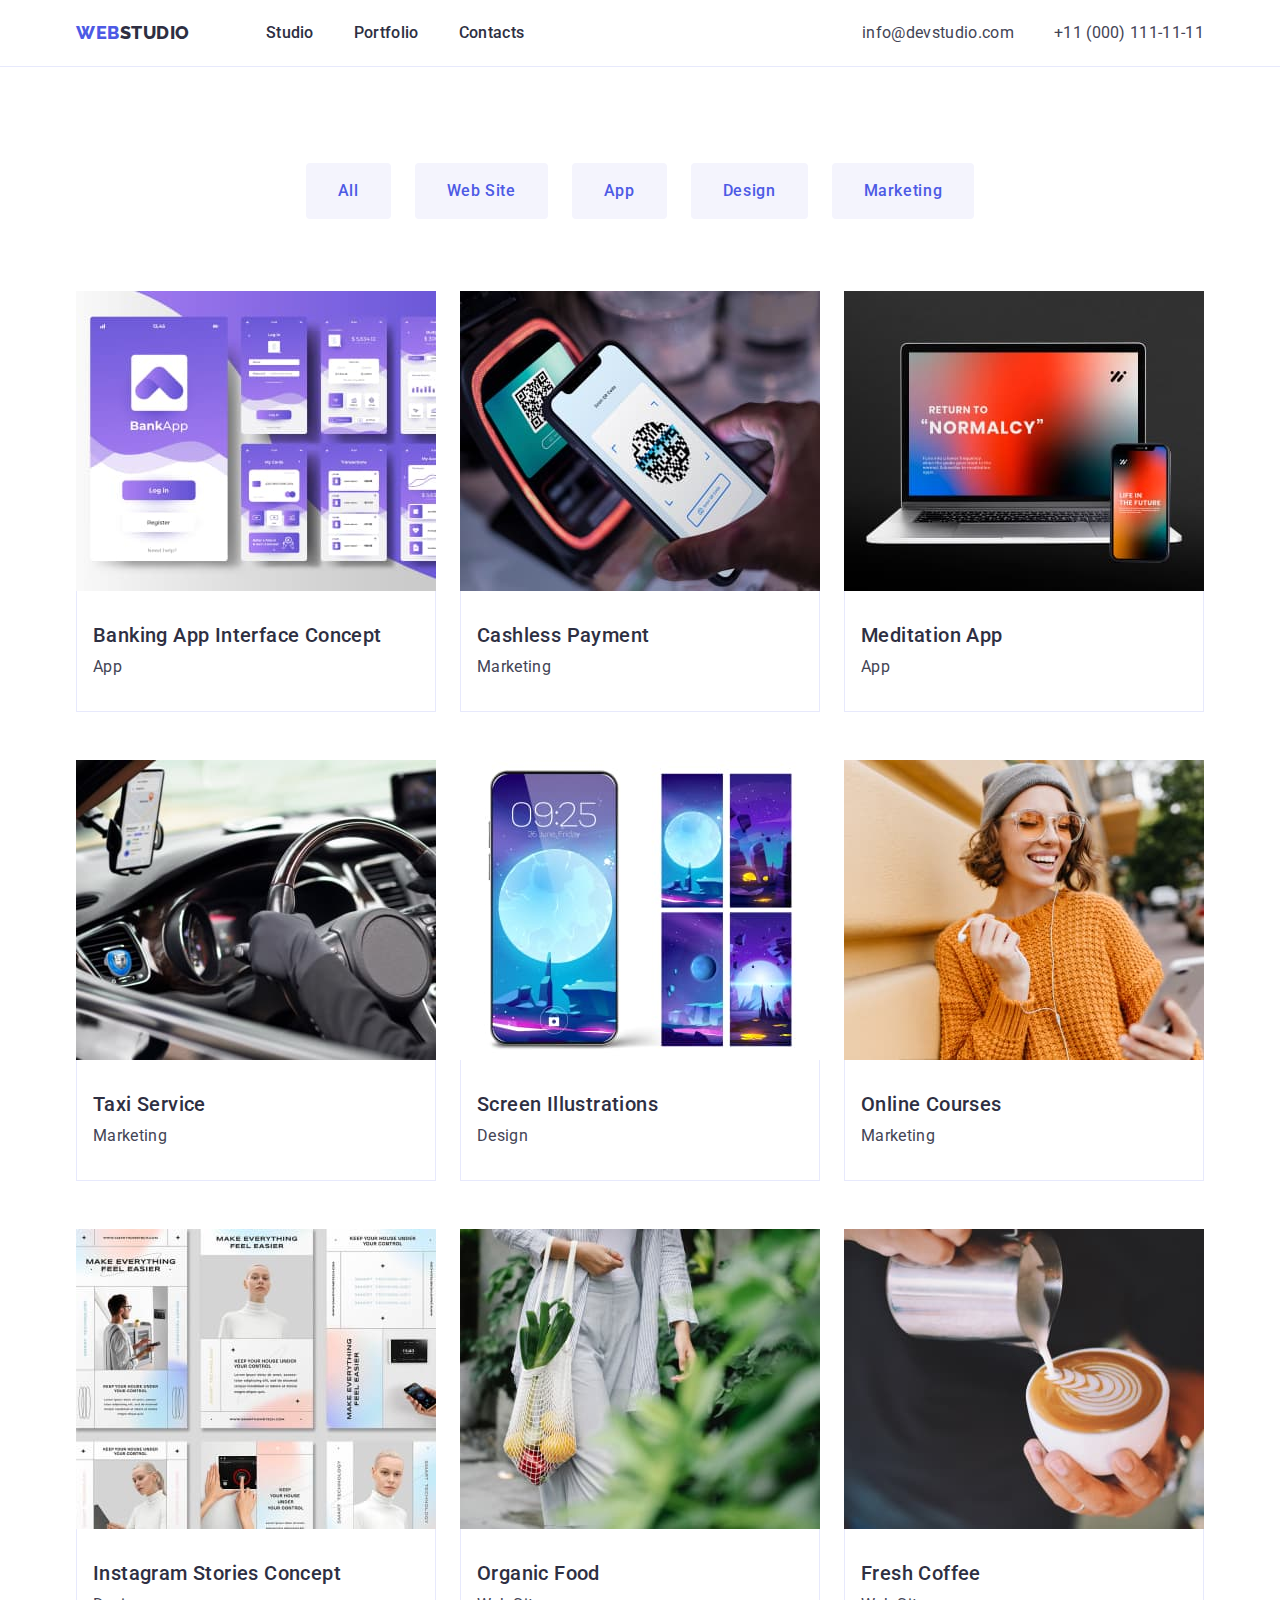
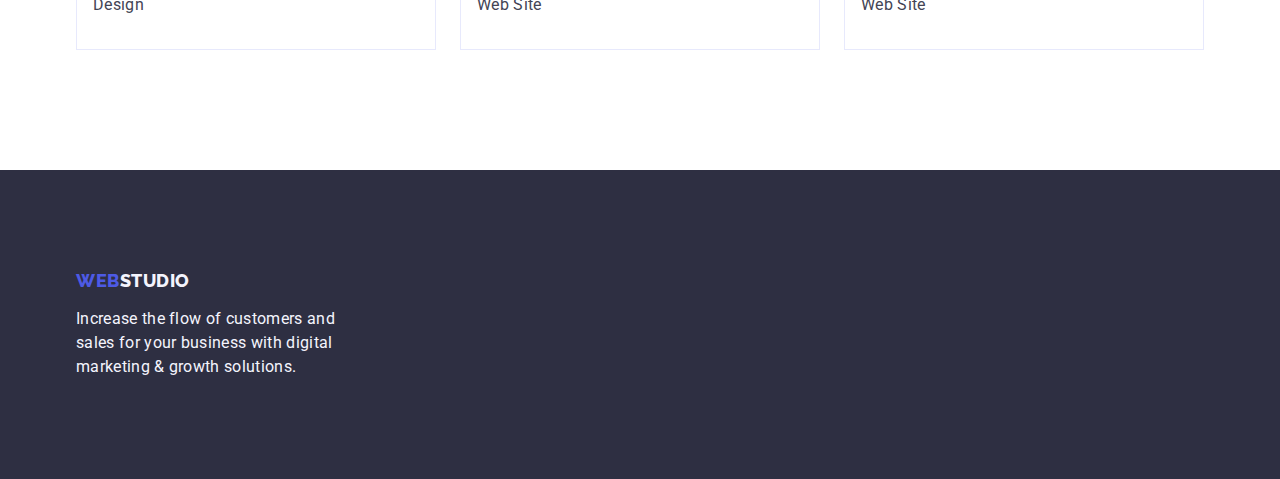
==== portfolio.html @ 10ed2996 "icon" ====
<!DOCTYPE html>
<html lang="en">
  <head>
    <meta charset="UTF-8" />
    <meta http-equiv="X-UA-Compatible" content="IE=edge" />
    <meta name="viewport" content="width=device-width, initial-scale=1.0" />
    <link rel="preconnect" href="https://fonts.googleapis.com" />
    <link rel="preconnect" href="https://fonts.gstatic.com" crossorigin />
    <link
      href="https://fonts.googleapis.com/css2?family=Raleway:wght@800&family=Roboto:wght@400;500;700;900&display=swap"
      rel="stylesheet"
    />
    <title>Portfolio</title>
    <link
      rel="stylesheet"
      href="https://cdnjs.cloudflare.com/ajax/libs/modern-normalize/1.1.0/modern-normalize.min.css"
    />
    <link rel="stylesheet" href="./css/styles.css" />
  </head>
  <body>
    <!-- хедер -->
    <header class="header">
      <div class="container">
        <!-- навигация -->
        <nav class="main-nav">
          <!-- лого -->
          <a class="logo link" href="./index.html">
            Web<span class="logo_header">Studio</span>
          </a>
          <ul class="menu list">
            <li class="menu-item">
              <a class="menu-link link" href="./index.html">Studio</a>
            </li>
            <li class="menu-item">
              <a class="menu-link link" href="./portfolio.html">Portfolio</a>
            </li>
            <li class="menu-item">
              <a class="menu-link link" href="">Contacts</a>
            </li>
          </ul>
          <!-- контакты -->
          <address class="contact">
            <ul class="list contact-list">
              <li class="menu-item">
                <a class="address-link link" href="mailto:info@devstudio.com"
                  >info@devstudio.com</a
                >
              </li>
              <li class="menu-item">
                <a class="address-link link" href="tel:+110001111111"
                  >+11 (000) 111-11-11</a
                >
              </li>
            </ul>
          </address>
        </nav>
      </div>
    </header>
    <main>
      <section class="section-portfolio">
        <div class="container">
          <h1 hidden>portfolio</h1>
          <ul class="list list-filter">
            <li class="item-filter">
              <button class="buttons" type="button">All</button>
            </li>
            <li class="item-filter">
              <button class="buttons" type="button">Web Site</button>
            </li>
            <li class="item-filter">
              <button class="buttons" type="button">App</button>
            </li>
            <li class="item-filter">
              <button class="buttons" type="button">Design</button>
            </li>
            <li class="item-filter">
              <button class="buttons" type="button">Marketing</button>
            </li>
          </ul>

          <ul class="list list-portfolio">
            <li class="item-portfolio">
              <a href="" class="link">
                <img
                  src="./images/portfolio/banking.jpg"
                  alt="Banking App Interface Concept"
                  width="360"
                  height="300"
                />
                <div class="border">
                  <h2 class="caption">Banking App Interface Concept</h2>
                  <p class="subtitle">App</p>
                </div>
              </a>
            </li>
            <li class="item-portfolio">
              <a href="" class="link">
                <img
                  src="./images/portfolio/cashless.jpg"
                  alt="Cashless Payment"
                  width="360"
                  height="300"
                />
                <div class="border">
                  <h2 class="caption">Cashless Payment</h2>
                  <p class="subtitle">Marketing</p>
                </div>
              </a>
            </li>
            <li class="item-portfolio">
              <a href="" class="link">
                <img
                  src="./images/portfolio/meditation.jpg"
                  alt="Meditation App"
                  width="360"
                  height="300"
                />
                <div class="border">
                  <h2 class="caption">Meditation App</h2>
                  <p class="subtitle">App</p>
                </div>
              </a>
            </li>
            <li class="item-portfolio">
              <a href="" class="link">
                <img
                  src="./images/portfolio/taxi.jpg"
                  alt="Taxi Service"
                  width="360"
                  height="300"
                />
                <div class="border">
                  <h2 class="caption">Taxi Service</h2>
                  <p class="subtitle">Marketing</p>
                </div>
              </a>
            </li>
            <li class="item-portfolio">
              <a href="" class="link">
                <img
                  src="./images/portfolio/screen.jpg"
                  alt="Screen Illustrations"
                  width="360"
                  height="300"
                />
                <div class="border">
                  <h2 class="caption">Screen Illustrations</h2>
                  <p class="subtitle">Design</p>
                </div>
              </a>
            </li>
            <li class="item-portfolio">
              <a href="" class="link">
                <img
                  src="./images/portfolio/courses.jpg"
                  alt="Online Courses"
                  width="360"
                  height="300"
                />
                <div class="border">
                  <h2 class="caption">Online Courses</h2>
                  <p class="subtitle">Marketing</p>
                </div>
              </a>
            </li>
            <li class="item-portfolio">
              <a href="" class="link">
                <img
                  src="./images/portfolio/stories.jpg"
                  alt="Instagram Stories Concept"
                  width="360"
                  height="300"
                />
                <div class="border">
                  <h2 class="caption">Instagram Stories Concept</h2>
                  <p class="subtitle">Design</p>
                </div>
              </a>
            </li>
            <li class="item-portfolio">
              <a href="" class="link">
                <img
                  src="./images/portfolio/organic.jpg"
                  alt="Organic Food"
                  width="360"
                  class="subtitle"
                  height="300"
                />
                <div class="border">
                  <h2 class="caption">Organic Food</h2>
                  <p class="subtitle">Web Site</p>
                </div>
              </a>
            </li>
            <li class="item-portfolio">
              <a href="" class="link">
                <img
                  src="./images/portfolio/fresh-coffee.jpg"
                  alt="Fresh Coffee"
                  width="360"
                  height="300"
                />
                <div class="border">
                  <h2 class="caption">Fresh Coffee</h2>
                  <p class="subtitle">Web Site</p>
                </div>
              </a>
            </li>
          </ul>
        </div>
      </section>
    </main>

    <!-- подвал -->
    <footer class="footer">
      <div class="container">
        <a class="logo-footer link" href="./index.html">
          Web<span class="logo_text">Studio</span>
        </a>
        <p class="subtitle subtitle-footer">
          Increase the flow of customers and sales for your business with
          digital marketing & growth solutions.
        </p>
      </div>
    </footer>
  </body>
</html>
---- css/styles.css ----
:root {
  
}
body {
  font-family: "Roboto", sans-serif;
  cground-coolor: #434455;
  backlor: #ffffff;
}
h1,
h2,
h3,
h4,
p,
ul {
  margin-top: 0;
  margin-bottom: 0;
  padding: 0;
}

.list {
  list-style: none;
}
.link {
  text-decoration: none;
}

/* =====container */
.container {
  margin: auto;
  padding: 0 15px;
  width: 1158px;
}
/* ========section */
.section {
  padding: 120px 0;
}
.section-doing {
  padding-bottom: 120px;
}
.section-portfolio {
  padding-top: 96px;
  padding-bottom: 120px;
}

/* =====display= */
.main-nav {
  display: flex;
  align-items: center;
}
.list-strategy {
  display: flex;
}

.item-strategy {
  width: calc((100% - 3 * 24px) / 4);
  margin-right: 24px;
}
.item-strategy:nth-child(4n) {
  margin-right: 0;
}

.list-doing {
  display: flex;
}

.list-team {
  display: flex;
}

.list-filter {
  display: flex;
}

/* Лого */
.logo {
  font-family: "Raleway", sans-serif;
  font-weight: 800;
  font-size: 18px;
  line-height: 1.17;
  letter-spacing: 0.03em;
  text-transform: uppercase;
  color: #4d5ae5;
}
.logo-footer {
  margin-bottom: 16px;
  display: inline-block;

  font-family: "Raleway", sans-serif;
  font-weight: 800;
  font-size: 18px;
  line-height: 1.17;
  letter-spacing: 0.03em;
  text-transform: uppercase;
  color: #4d5ae5;
}
.logo_header {
  color: #2e2f42;
}
.logo_text {
  color: #f4f4fd;
}
/* навигация */
.header {
  border-bottom: 1px solid #e7e9fc;
}
.menu {
  display: flex;
  margin-left: 76px;
}

nav .menu-item:not(:last-child) {
  margin-right: 40px;
}

.menu-link {
  display: block;
  padding: 21px 0;

  font-weight: 500;
  font-size: 16px;
  line-height: 1.5;
  letter-spacing: 0.02em;
  color: #2e2f42;
}
.menu-link:hover,
.menu-link:focus {
  color: #404bbf;
}
/* контакты */
.contact {
  margin-left: auto;

  font-style: normal;
}
.contact-list {
  display: flex;
}

.address-link {
  font-style: normal;
  font-weight: 400;
  font-size: 16px;
  line-height: 1.5;
  letter-spacing: 0.02em;
  color: #434455;
}
.address-link:hover,
.address-link:focus {
  color: #404bbf;
}
/* главная */
.hero {
  padding: 188px 0;
  text-align: center;
  margin-left: auto;
  margin-right: auto;
  max-width: 1440px;
  height: 600px;
  background-image:linear-gradient(to right,rgba(46, 47, 66, 0.7),rgba(46, 47, 66, 0.7)),
  url(../images/people-office.jpg);
  background-repeat: no-repeat;
  background-position:center;
  background-color: #2e2f42;
  
}
.hero-text {
  margin-left: auto;
  margin-right: auto;
  margin-bottom: 48px;
  width: 496px;
  font-weight: 700;
  font-size: 56px;
  line-height: 1.07;
  letter-spacing: 0.02em;

  color: #ffffff;
}
/* кнопка главная */
.btn-hero {
  padding: 16px 32px;
  border: none;
  border-radius: 4px;

  font-family: "Roboto", sans-serif;
  font-weight: 500;
  font-size: 16px;
  line-height: 1.5;
  letter-spacing: 0.04em;
  cursor: pointer;
  color: #ffffff;
  background: #4d5ae5;
}
.btn-hero:hover,
.btn-hero:focus {
  background-color: #404bbf;
}
/* заголовки */
.title {
  margin-bottom: 72px;

  font-weight: 700;
  font-size: 36px;
  line-height: 1.11;
  text-align: center;
  letter-spacing: 0.02em;
  text-transform: capitalize;

  color: #2e2f42;
}

/* секция стратегия */

.caption {
  margin-bottom: 8px;

  font-weight: 500;
  font-size: 20px;
  line-height: 1.2;
  letter-spacing: 0.02em;
  color: #2e2f42;
}

/* ===== what are doing  */
.item-doing + .item-doing {
  margin-left: 24px;
}

/* подзаголовок */
.subtitle {
  font-weight: 400;
  font-size: 16px;
  line-height: 1.5;
  letter-spacing: 0.02em;
  color: #434455;
}
/* командa */
.section-team {
  padding: 120px 0;
  background-color: #f4f4fd;
}
.list-item {
  text-align: center;

  width: calc((100% - 3 * 24px) / 4);
  margin-right: 24px;
  box-shadow: 0px 1px 6px rgba(46, 47, 66, 0.08),
    0px 1px 1px rgba(46, 47, 66, 0.16), 0px 2px 1px rgba(46, 47, 66, 0.08);
  border-radius: 0px 0px 4px 4px;
  background-color: #ffffff;
}
.list-item:nth-child(4n) {
  margin-right: 0;
}

img {
  display: block;
}
.team-div {
  
  padding: 32px 16px;
}

.desc {
  margin-bottom: 8px;
  font-style: normal;
  font-weight: 400;
  font-size: 16px;
  line-height: 1.5;
  letter-spacing: 0.02em;
  color: #434455;
}
/* футер */
.footer {
  
  padding: 100px 0;

  background-color: #2e2f42;
}
.subtitle-footer {
  color: #f4f4fd;
  width: 264px;
}

/* ======portfolio  */
.list-filter {
  justify-content: center;
  margin-bottom: 72px;
}
.item-filter + .item-filter {
  margin-left: 24px;
}

.list-portfolio {
  display: flex;
  flex-wrap: wrap;
}
.item-portfolio {
  width: calc((100% - 2 * 24px) / 3);
  margin-right: 24px;
  margin-bottom: 48px;
}
.border {
  padding-top: 32px;
  padding-bottom: 32px;
  padding-left: 16px;

  border-bottom: 1px solid #e7e9fc;
  border-left: 1px solid #e7e9fc;
  border-right: 1px solid #e7e9fc;
}
.item-portfolio:nth-child(3n) {
  margin-right: 0;
}
.item-portfolio:nth-last-child(-n + 3) {
  margin-bottom: 0;
}
/* .item-portfolio img {
  margin-bottom: 32px;
}
.item-portfolio h2 {
  margin-bottom: 8px;
}

.item-portfolio .caption,
.item-portfolio p {
  margin-left: 16px;
} */

/* кнопки фильра */
.buttons {
  padding: 16px 32px;
  border: none;
  border-radius: 4px;

  font-family: "Roboto", sans-serif;
  font-weight: 500;
  font-size: 16px;
  line-height: 1.5;
  letter-spacing: 0.04em;
  cursor: pointer;

  color: #4d5ae5;
  background: #f4f4fd;
}
/* действие */
.buttons:hover,
.buttons:focus {
  color: #ffffff;
  background: #404bbf;
}
/**
  |============================
  | strategy-icon
  |============================
*/
.strategy-div {
  padding: 24px 100px;
  margin-bottom: 8px;
  text-align: center;
  background: #F4F4FD;
border-radius: 4px;
}
.strategy-icon {
  width: 64px;
  height: 64px;
}
/**
  |============================
  | team-icon
  |============================
*/
.team-icon-list{
  display: flex;
  gap: 24px;
}
.team-icon{
  width: 40px;
  height: 40px;
}
.link-icon{
  display: block;
}
/**
  |============================
  | social
  |============================
*/
.footer-flex{
  display: flex;
}
.flex-container{
  margin-right: 120px;
}

.social-text{
  margin-bottom: 16px;
  font-weight: 500;
font-size: 16px;
line-height: 1.5;
letter-spacing: 0.02em;
color: #FFFFFF;
}
.social-list{
  display: flex;
  gap: 16px;
}
.social-footer{

}
.footer-icon{
  width: 40px;
  height: 40px;
}
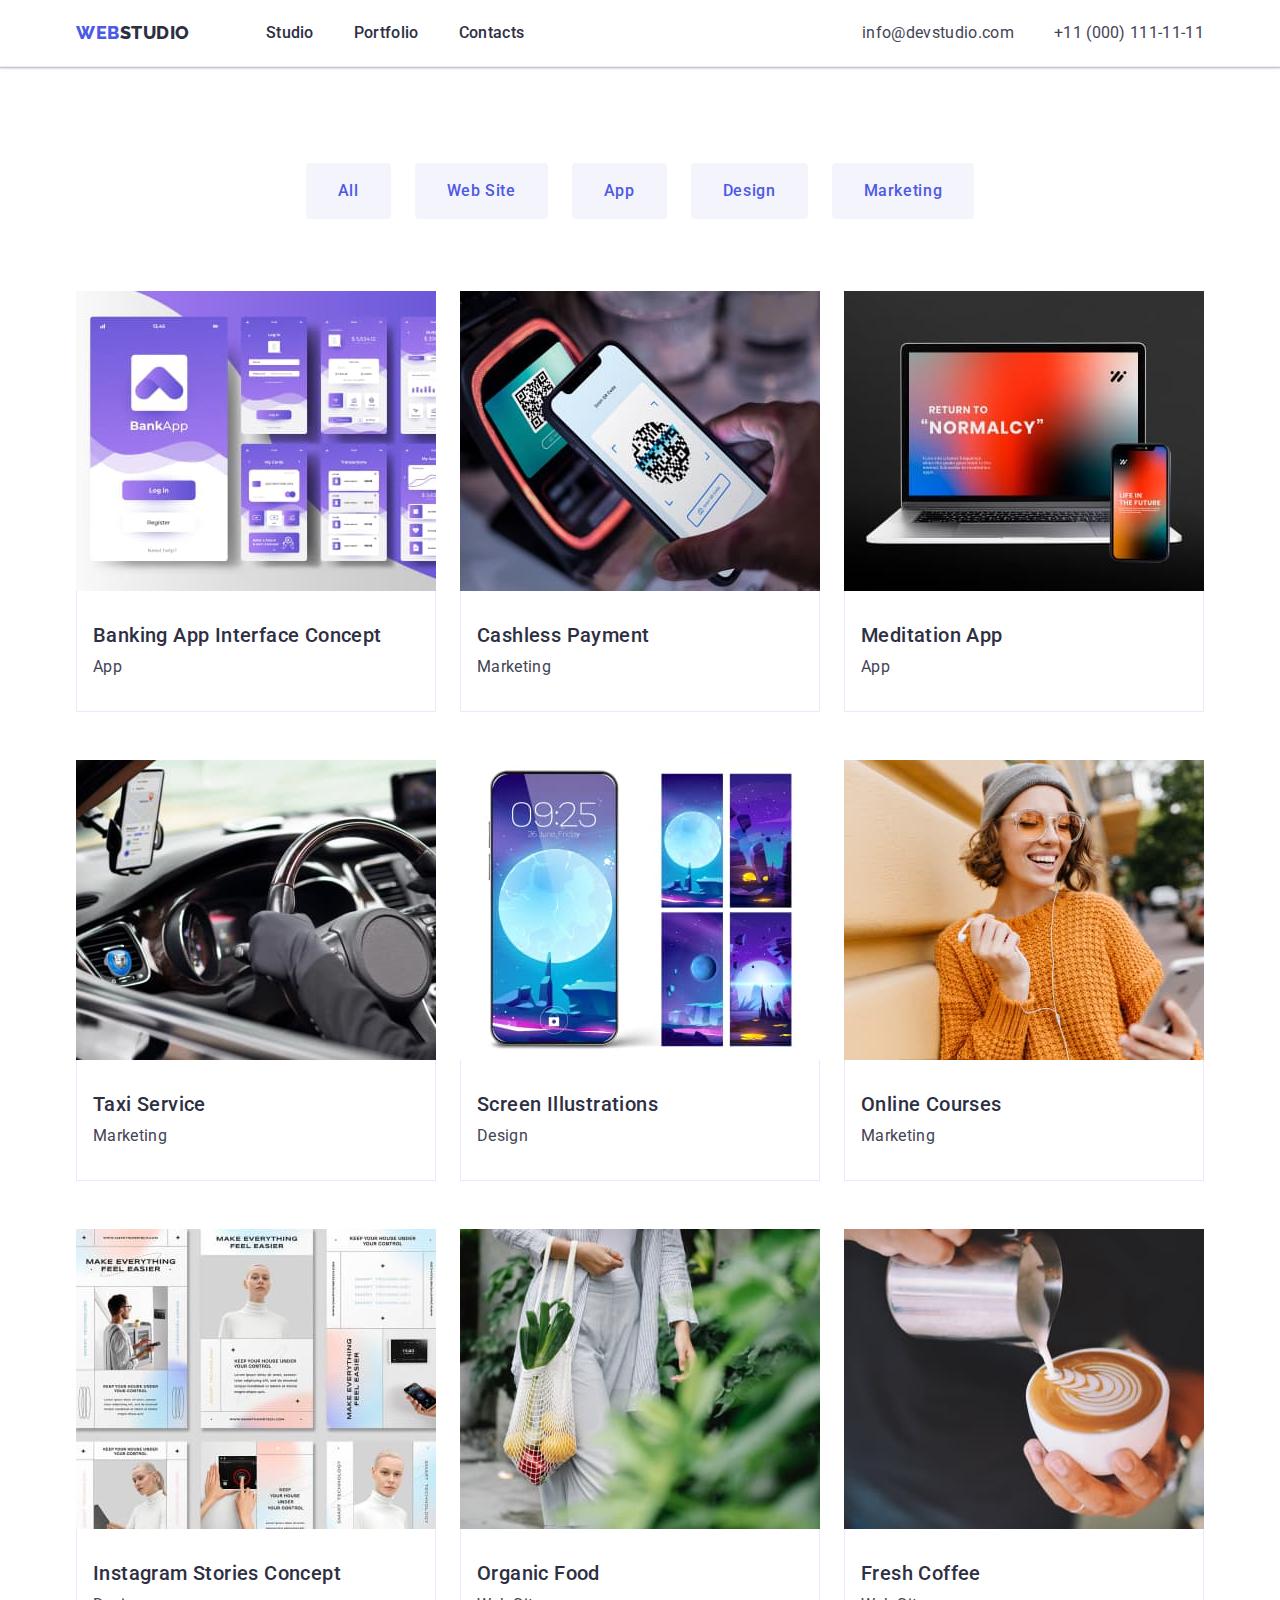
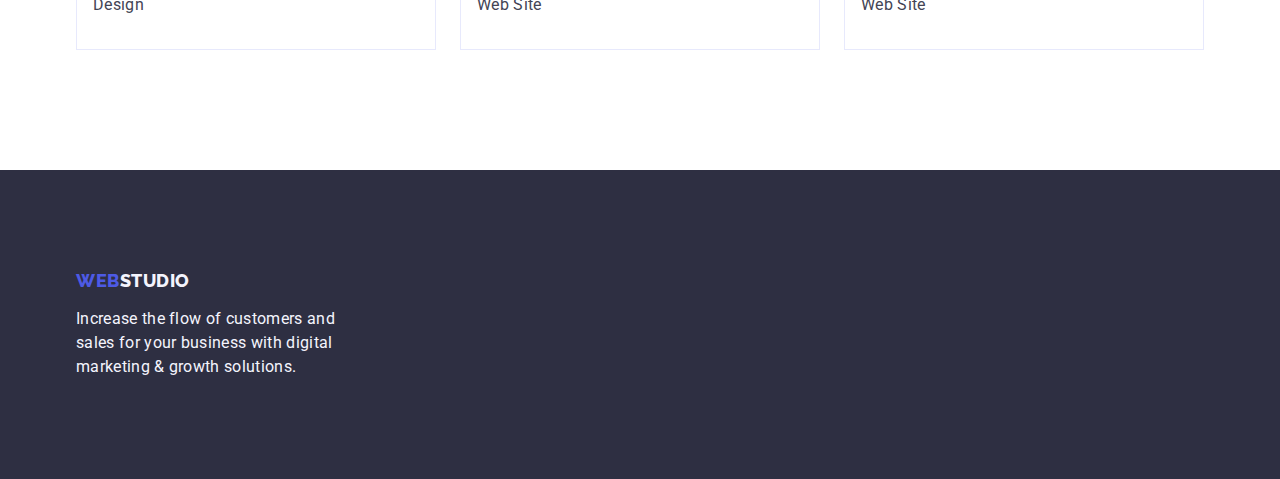
==== commit 62fc6128: "css" ====
--- a/portfolio.html
+++ b/portfolio.html
@@ -80,7 +80,7 @@
 
           <ul class="list list-portfolio">
             <li class="item-portfolio">
-              <a href="" class="link">
+              <a href="" class="link link-portfolio">
                 <img
                   src="./images/portfolio/banking.jpg"
                   alt="Banking App Interface Concept"
@@ -94,7 +94,7 @@
               </a>
             </li>
             <li class="item-portfolio">
-              <a href="" class="link">
+              <a href="" class="link link-portfolio">
                 <img
                   src="./images/portfolio/cashless.jpg"
                   alt="Cashless Payment"
@@ -108,7 +108,7 @@
               </a>
             </li>
             <li class="item-portfolio">
-              <a href="" class="link">
+              <a href="" class="link link-portfolio">
                 <img
                   src="./images/portfolio/meditation.jpg"
                   alt="Meditation App"
@@ -122,7 +122,7 @@
               </a>
             </li>
             <li class="item-portfolio">
-              <a href="" class="link">
+              <a href="" class="link link-portfolio">
                 <img
                   src="./images/portfolio/taxi.jpg"
                   alt="Taxi Service"
@@ -136,7 +136,7 @@
               </a>
             </li>
             <li class="item-portfolio">
-              <a href="" class="link">
+              <a href="" class="link link-portfolio">
                 <img
                   src="./images/portfolio/screen.jpg"
                   alt="Screen Illustrations"
@@ -150,7 +150,7 @@
               </a>
             </li>
             <li class="item-portfolio">
-              <a href="" class="link">
+              <a href="" class="link link-portfolio">
                 <img
                   src="./images/portfolio/courses.jpg"
                   alt="Online Courses"
@@ -164,7 +164,7 @@
               </a>
             </li>
             <li class="item-portfolio">
-              <a href="" class="link">
+              <a href="" class="link link-portfolio">
                 <img
                   src="./images/portfolio/stories.jpg"
                   alt="Instagram Stories Concept"
@@ -178,7 +178,7 @@
               </a>
             </li>
             <li class="item-portfolio">
-              <a href="" class="link">
+              <a href="" class="link link-portfolio">
                 <img
                   src="./images/portfolio/organic.jpg"
                   alt="Organic Food"
@@ -193,7 +193,7 @@
               </a>
             </li>
             <li class="item-portfolio">
-              <a href="" class="link">
+              <a href="" class="link link-portfolio">
                 <img
                   src="./images/portfolio/fresh-coffee.jpg"
                   alt="Fresh Coffee"
--- a/css/styles.css
+++ b/css/styles.css
@@ -21,6 +21,7 @@
   list-style: none;
 }
 .link {
+  display: block;
   text-decoration: none;
 }
 
@@ -102,6 +103,7 @@
 /* навигация */
 .header {
   border-bottom: 1px solid #e7e9fc;
+  box-shadow: 0px 2px 1px rgba(46, 47, 66, 0.08), 0px 1px 1px rgba(46, 47, 66, 0.16), 0px 1px 6px rgba(46, 47, 66, 0.08);
 }
 .menu {
   display: flex;
@@ -156,8 +158,9 @@
   margin-right: auto;
   max-width: 1440px;
   height: 600px;
-  background-image:linear-gradient(to right,rgba(46, 47, 66, 0.7),rgba(46, 47, 66, 0.7)),
-  url(../images/people-office.jpg);
+  background-image:linear-gradient(rgba(46, 47, 66, 0.7),rgba(46, 47, 66, 0.7)),
+  url(../images/img-name.jpg);
+  background-size: cover;
   background-repeat: no-repeat;
   background-position:center;
   background-color: #2e2f42;
@@ -200,7 +203,7 @@
 
   font-weight: 700;
   font-size: 36px;
-  line-height: 1.11;
+  line-height: 1.1;
   text-align: center;
   letter-spacing: 0.02em;
   text-transform: capitalize;
@@ -257,7 +260,7 @@
 }
 .team-div {
   
-  padding: 32px 16px;
+  padding: 32px 0;
 }
 
 .desc {
@@ -269,6 +272,41 @@
   letter-spacing: 0.02em;
   color: #434455;
 }
+/**
+  |============================
+  | brand
+  |============================
+*/
+.section-brand{
+  padding-top: 120px;
+  padding-bottom: 120px;
+}
+.list-brand{
+  display: flex;
+  gap: 24px;
+}
+.brand-item{
+  width: calc((100% - 120px) / 6);
+  height: 88px;
+}
+.link-brand{
+  display: flex;
+  align-items: center;
+  justify-content: center;
+  color: #afb1b8;
+  height:100% ;
+  border: 1px solid #8e8f99; 
+  border-radius: 4px;
+}
+.link-brand:hover,
+.link-brand:focus{
+  border-color: #404bbf;
+  color: #404bbf;
+}
+.brand-icon{
+  fill: currentColor;
+
+}
 /* футер */
 .footer {
   
@@ -307,6 +345,10 @@
   border-bottom: 1px solid #e7e9fc;
   border-left: 1px solid #e7e9fc;
   border-right: 1px solid #e7e9fc;
+}
+.link-portfolio:hover,
+.link-portfolio:focus{
+  box-shadow: 0px 1px 6px rgba(46, 47, 66, 0.08), 0px 1px 1px rgba(46, 47, 66, 0.16), 0px 2px 1px rgba(46, 47, 66, 0.08);
 }
 .item-portfolio:nth-child(3n) {
   margin-right: 0;
@@ -345,6 +387,7 @@
 /* действие */
 .buttons:hover,
 .buttons:focus {
+  box-shadow: 0px 3px 1px rgba(0, 0, 0, 0.1), 0px 2px 1px rgba(0, 0, 0, 0.08), 0px 2px 2px rgba(0, 0, 0, 0.12);
   color: #ffffff;
   background: #404bbf;
 }
@@ -354,15 +397,16 @@
   |============================
 */
 .strategy-div {
-  padding: 24px 100px;
+  display: flex;
+  align-items: center;
+  justify-content: center;
+  height: 112px;
   margin-bottom: 8px;
-  text-align: center;
   background: #F4F4FD;
 border-radius: 4px;
 }
 .strategy-icon {
-  width: 64px;
-  height: 64px;
+
 }
 /**
   |============================
@@ -370,15 +414,25 @@
   |============================
 */
 .team-icon-list{
+  justify-content: center;
   display: flex;
   gap: 24px;
 }
 .team-icon{
   width: 40px;
   height: 40px;
+  fill: #f4f4fd;
 }
 .link-icon{
-  display: block;
+  display: flex;
+  align-items: center;
+  justify-content: center;
+  background-color: #4d5ae5;
+  border-radius: 50%;
+}
+.link-icon:hover,
+.link-icon:focus{
+  background-color: #404bbf;
 }
 /**
   |============================
@@ -387,9 +441,10 @@
 */
 .footer-flex{
   display: flex;
+  align-items: baseline;
+  gap: 120px;
 }
 .flex-container{
-  margin-right: 120px;
 }
 
 .social-text{
@@ -407,7 +462,20 @@
 .social-footer{
 
 }
+.link-footer{
+  background-color: #4d5ae5;
+  border-radius: 50%;
+  display: flex;
+  align-items: center;
+  justify-content: center;
+  
+}
+.link-footer:hover,
+.link-footer:focus{
+  background-color:#31d0aa;
+}
 .footer-icon{
-  width: 40px;
-  height: 40px;
-}
+  width:40px;
+  height:40px;
+  fill: #f4f4fd;
+}
